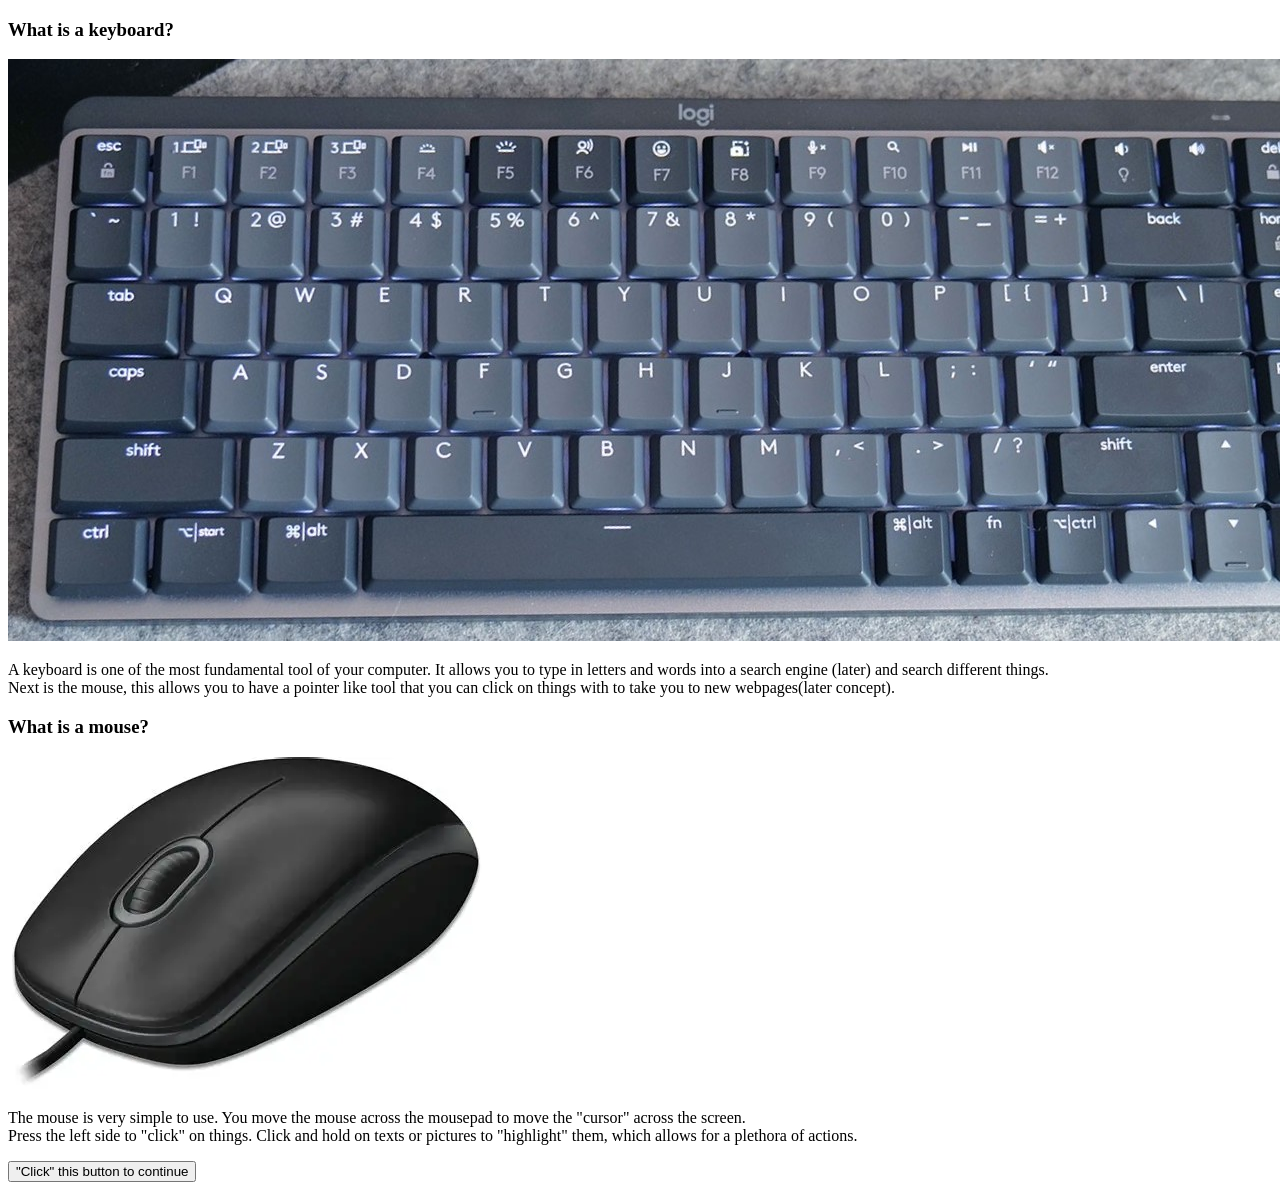
==== part1/basics.html @ 12203686 "other guy's version" ====
<!DOCTYPE html>
<html lang="en">
<head>
    <title>Basics - Teaching seniors digital literacy</title>
    <link rel="stylesheet" href="../style.css">
</head>
<body>
    <h3>What is a keyboard?</h3>
    <img src=../img/kb.jfif>
    <p>A keyboard is one of the most fundamental tool of your computer. It allows you to type in letters and words into a search engine (later) and search different things.<br> Next is the mouse, this allows you to have a pointer like tool that you can click on things with to take you to new webpages(later concept).</p>
    <h3>What is a mouse?</h3>
    <img src=../img/m.png>
    <p>The mouse is very simple to use. You move the mouse across the mousepad to move the "cursor" across the screen.<br>Press the left side to "click" on things. Click and hold on texts or pictures to "highlight" them, which allows for a plethora of actions.</p>
    <button onclick="location.href='mouse.html'">"Click" this button to continue</button>
</body>
</html>
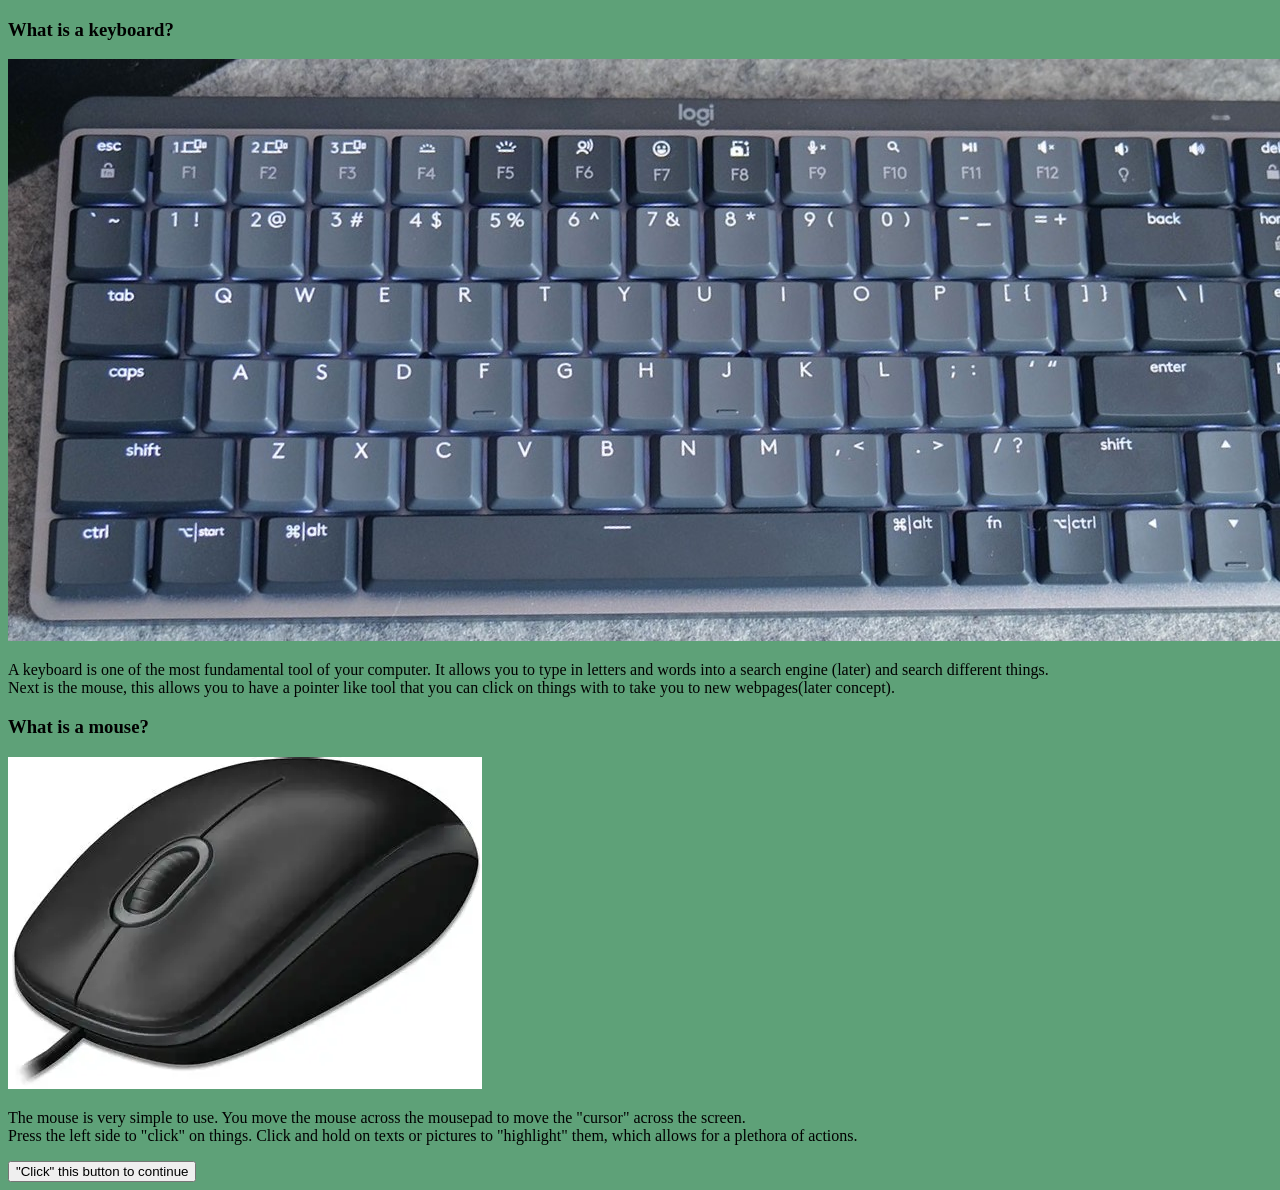
==== commit 9ef8b63f: "thats all for today" ====
--- a/part1/basics.html
+++ b/part1/basics.html
@@ -11,6 +11,6 @@
     <h3>What is a mouse?</h3>
     <img src=../img/m.png>
     <p>The mouse is very simple to use. You move the mouse across the mousepad to move the "cursor" across the screen.<br>Press the left side to "click" on things. Click and hold on texts or pictures to "highlight" them, which allows for a plethora of actions.</p>
-    <button onclick="location.href='mouse.html'">"Click" this button to continue</button>
+    <button onclick="location.href='mousefunc.html'">"Click" this button to continue</button>
 </body>
 </html>
--- a/style.css
+++ b/style.css
@@ -0,0 +1,3 @@
+body {
+    background-color: #5ea178;
+}
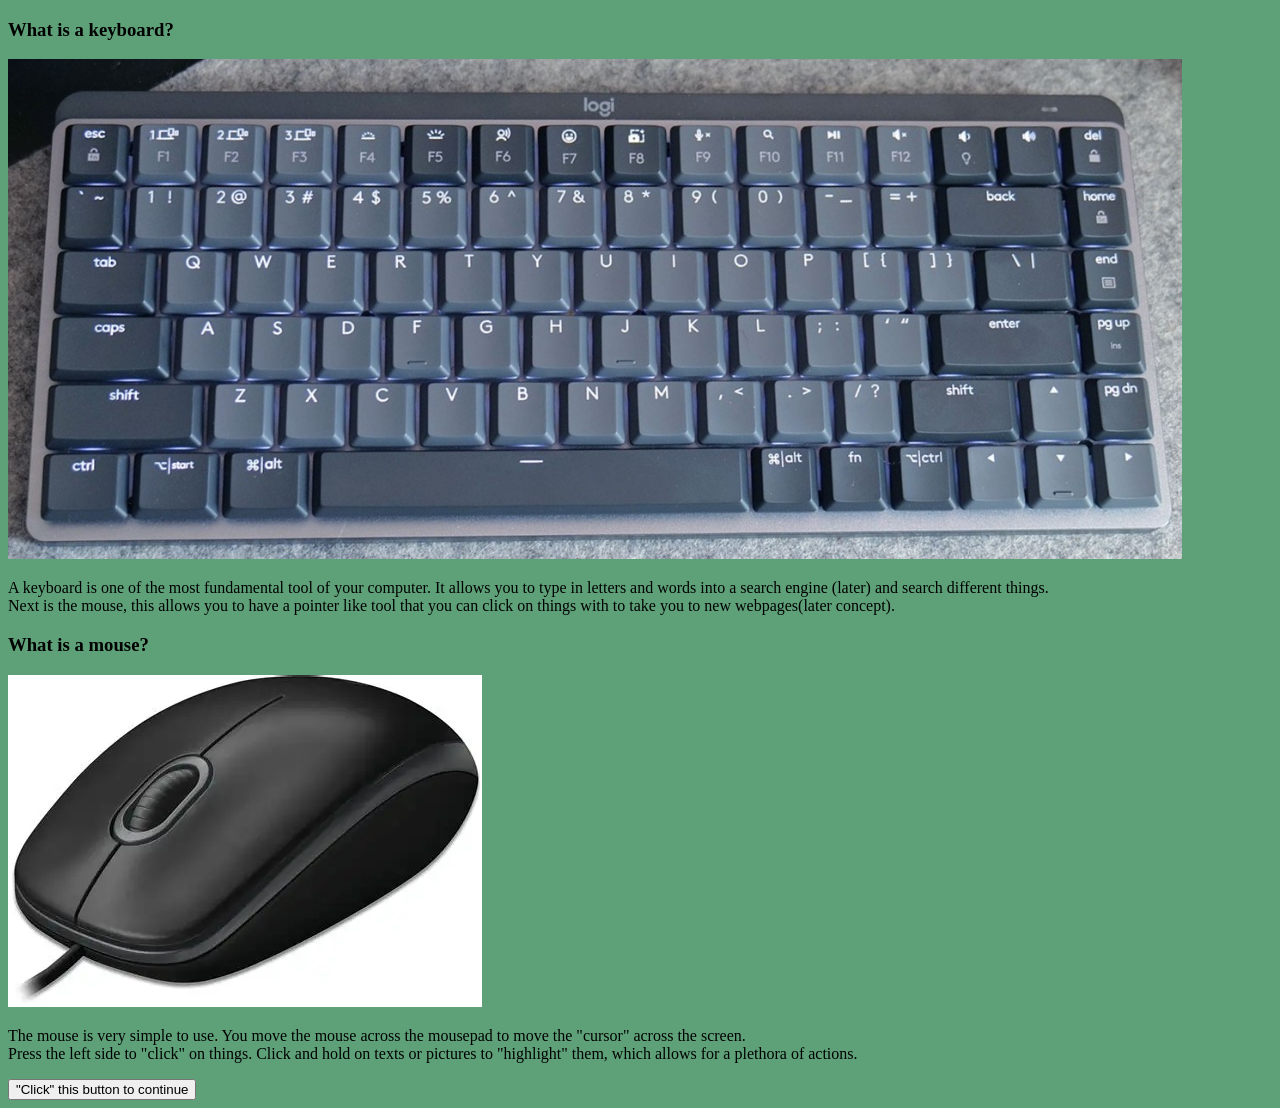
==== commit 72188bca: "size" ====
--- a/part1/basics.html
+++ b/part1/basics.html
@@ -6,11 +6,11 @@
 </head>
 <body>
     <h3>What is a keyboard?</h3>
-    <img src=../img/kb.jfif>
+    <img src=../img/kb.jfif height=500 width=auto>
     <p>A keyboard is one of the most fundamental tool of your computer. It allows you to type in letters and words into a search engine (later) and search different things.<br> Next is the mouse, this allows you to have a pointer like tool that you can click on things with to take you to new webpages(later concept).</p>
     <h3>What is a mouse?</h3>
     <img src=../img/m.png>
     <p>The mouse is very simple to use. You move the mouse across the mousepad to move the "cursor" across the screen.<br>Press the left side to "click" on things. Click and hold on texts or pictures to "highlight" them, which allows for a plethora of actions.</p>
     <button onclick="location.href='mousefunc.html'">"Click" this button to continue</button>
 </body>
-</html>+</html>
